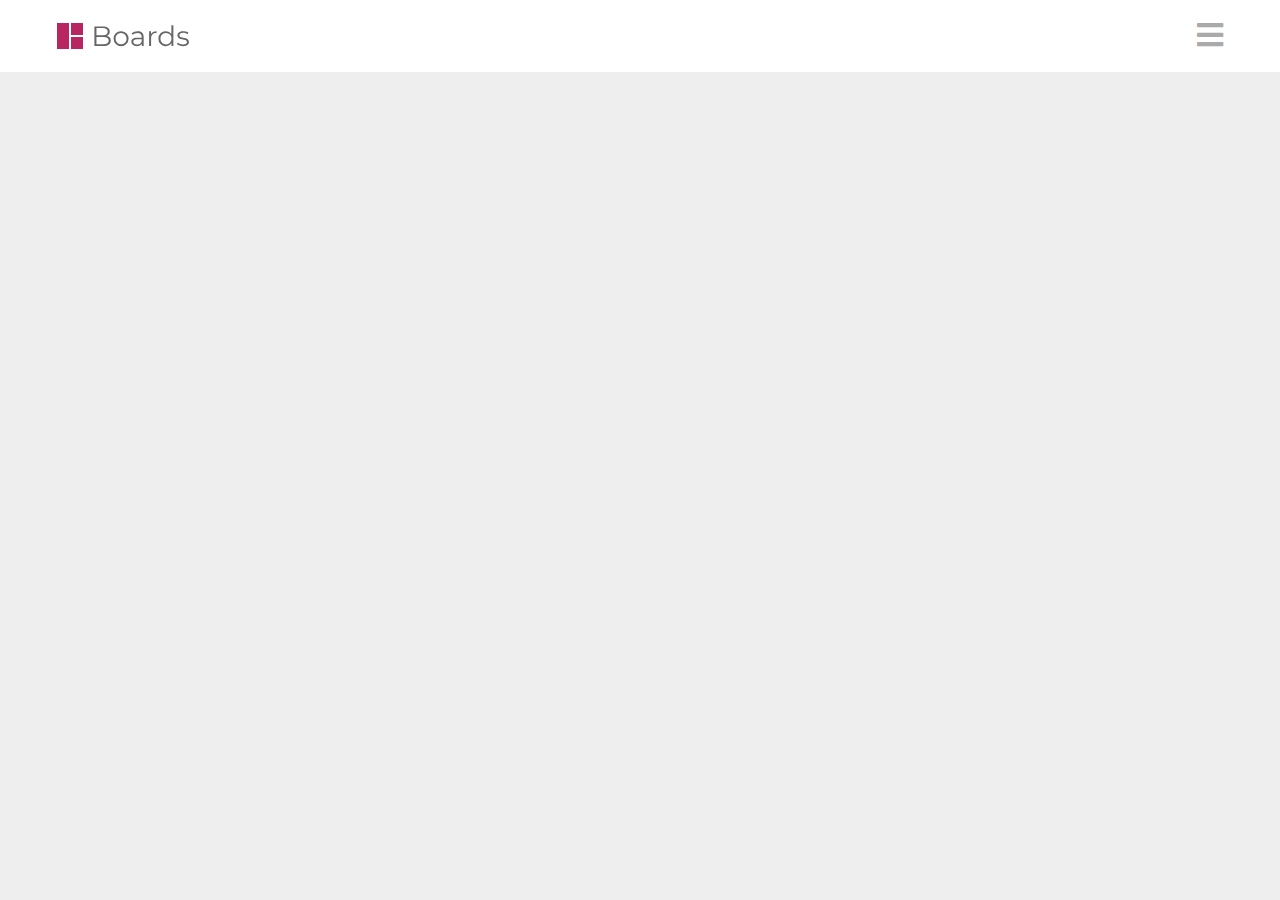
==== src/content.html @ d95bfafc "6-1.コンテンツページを作成する" ====
<!DOCTYPE html>
<html lang="ja">
<head>
  <meta charset="UTF-8">
  <meta name="viewport" content="width=device-width">
  <title>サービス案内 | Boards</title>

  <link rel="preconnect" href="https://fonts.googleapis.com">
  <link rel="preconnect" href="https://fonts.gstatic.com" crossorigin>
  <link href="https://fonts.googleapis.com/css2?family=Montserrat:wght@100..900&display=swap" rel="stylesheet">

  <link href="css/all.css" rel="stylesheet">

  <link href="style.css" rel="stylesheet">
</head>

<body>
  <header class="header">
    <div class="header-container w-container">
      <div class="site">
        <a href="index.html">
          <img src="img/logo.svg" alt="Boards" width="135" height="26">
        </a>
      </div>

      <button class="navbtn">
        <i class="fas fa-bars"></i>
        <span class="sr-only">MENU</span>
      </button>
    </div>
  </header>
</body>
</html>
---- src/style.css ----
@charset "UTF-8";

/* SNS X */
.fa-twitter:before {
  content: '𝕏' !important;
  font-family: sans-serif !important;
  font-weight: bold;
}

/* 基本 */
:root {
  --v-space: clamp(90px, 9vw, 120px);
}

body {
  margin: 0;
  background-color: #eeeeee;
  color: #222222;
  font-family: sans-serif;
}

h1, h2, h3, h4, h5, h6, p, figure, ul {
  margin: 0;
  padding: 0;
  list-style: none;
}

p {
  line-height: 1.8;
}

a {
  color: inherit;
  text-decoration: none;
}

a:hover {
  filter: brightness(90%) contrast(120%);
}

img {
  display: block;
  max-width: 100%;
  height: auto;
}

/* 横幅と左右の余白 */
.w-container {
  max-width: 1166px;
  margin: auto;
  padding-left: 15px;
  padding-right: 15px;
  position: relative;
}

/* ヘッダー */
.header {
  position: sticky;
  top: 0;
  z-index: 10;
  height: 72px;
  background-color: #ffffff;
}

.header-container {
  display: flex;
  justify-content: space-between;
  align-items: center;
  height: 100%;
}

/* ナビゲーションボタン */
.navbtn {
  padding: 0;
  outline: none;
  border: none;
  background: transparent;
  cursor: pointer;
  color: #aaaaaa;
  font-size: 30px;
}

/* ヒーロー */
.hero {
  height: 650px;
  background-image: url(img/hero.jpg);
  background-position: center;
  background-size: cover;
}

.hero-container {
  display: grid;
  justify-items: center;
  align-content: center;
  height: 100%;
}

.hero h1 {
  margin-bottom: 42px;
  font-family: "Montserrat", sans-serif;
  font-size: clamp(48px, 5vw, 68px);
  min-height: 0vw;
  font-weight: 400;
  line-height: 1.3;
  text-align: center;
}

.hero p {
  margin-bottom: 72px;
}

/* ボタン */
.btn {
  display: block;
  width: 260px;
  padding: 10px;
  box-sizing: border-box;
  border-radius: 4px;
  background-color: #e8b368;
  color: #ffffff;
  font-size: 18px;
  text-align: center;
  text-shadow: 0 0 6px #00000052;
}

/* 画像とテキスト */
.imgtext {
  padding: var(--v-space) 0;
  background-color: #ffffff;
}

.imgtext + .imgtext {
  padding-top: 0;
}

.imgtext-container {
  display: flex;
  flex-direction: column;
  gap: clamp(45px, 6vw, 80px);
}

@media (min-width: 768px) {
  .imgtext-container {
    flex-direction: row;
    align-items: center;
  }

  .imgtext-container.reverse {
    flex-direction: row-reverse;
  }

  .imgtext-container>.text {
    flex: 1;
    min-width: 17em;
  }

  .imgtext-container>.img {
    flex: 2;
  }
}

/* タイトルとサブタイトル（赤く短い線で装飾） */
.heading-decoration {
  font-size: clamp(30px, 3vw, 40px);
  min-height: 0vw;
  font-weight: 400;
}

.heading-decoration::after {
  display: block;
  content: '';
  width: 160px;
  height: 0px;
  border-top: solid 1px #b72661;
  margin-top: 0.6em;
}

.heading-decoration + p {
  margin-top: 1em;
  margin-bottom: 2em;
  color: #707070;
  font-family: "Montserrat", sans-serif;
  font-size: 18px;
}

/* 記事一覧 */
.posts {
  padding: var(--v-space) 0;
  background-color: #f3f1ed;
}

.posts-container {
  display: grid;
  grid-template-columns: repeat(2, 1fr);
  gap: 32px 25px;
}

@media (min-width: 768px) {
  .posts-container {
    grid-template-columns: repeat(3, 1fr);
  }
}

/* 記事一覧の記事 */
.post a {
  display: block;
}

.post h3 {
  margin: 1em 0 0.5em;
  font-size: clamp(12px, 2vx, 20px);
  min-height: 0vw;
}

.post p {
  max-width: 20em;
  font-size: clamp(10px, 1.6vw, 14px);
  min-height: 0vw;
}

.post img {
  aspect-ratio: 3 / 2;
  object-fit: cover;
  width: 100%;
}

@supports not (aspect-ratio: 3 / 2) {
  .post img {
    height: 180px;
  }
}

/* パーツの見出し */
.heading {
  position: absolute;
  top: calc((var(--v-space) + 0.6em) * -1);
  font-family: "Montserrat", sans-serif;
  font-size: clamp(40px, 5.2vw, 70px);
  min-height: 0vw;
  font-weight: 300;
}

.heading span {
  display: block;
  color: #666666;
  font-size: 18px;
}

/* フッター */
.footer {
  padding: 70px 0;
  background-color: #ffffff;
  color: #707070;
  font-size: 13px;
}

.footer-container {
  display: grid;
  gap: 50px;
  justify-items: center;
}

@media (min-width: 768px) {
  .footer-container {
    grid-template-columns: auto auto;
    grid-template-rows: auto auto auto;
    gap: 20px;
  }

  .footer-container > .footer-site {
    margin-bottom: 20px;
  }

  .footer-container > *:not(.footer-sns) {
    justify-self: start;
  }

  .footer-container > .footer-sns {
    grid-column: 2 / 3;
    grid-row: 1 / 4;
    justify-self: end;
    align-self: center;
  }
}

/* フッター：SNSメニュー */
.footer-sns {
  display: flex;
  gap: 24px;
  font-size: 24px;
}

.footer-sns a {
  display: grid;
  place-items: center;
  width: 36px;
  aspect-ratio: 1 / 1;
  background-color: #cccccc;
  color: #ffffff;
  clip-path: circle(50%);
}

@supports not (aspect-ratio: 1 / 1) {
  .footer-sns a {
    height: 36px;
  }
}

/* フッター：テキストメニュー */
.footer-menu {
  display: flex;
  flex-wrap: wrap;
  justify-content: center;
  gap: 20px;
}
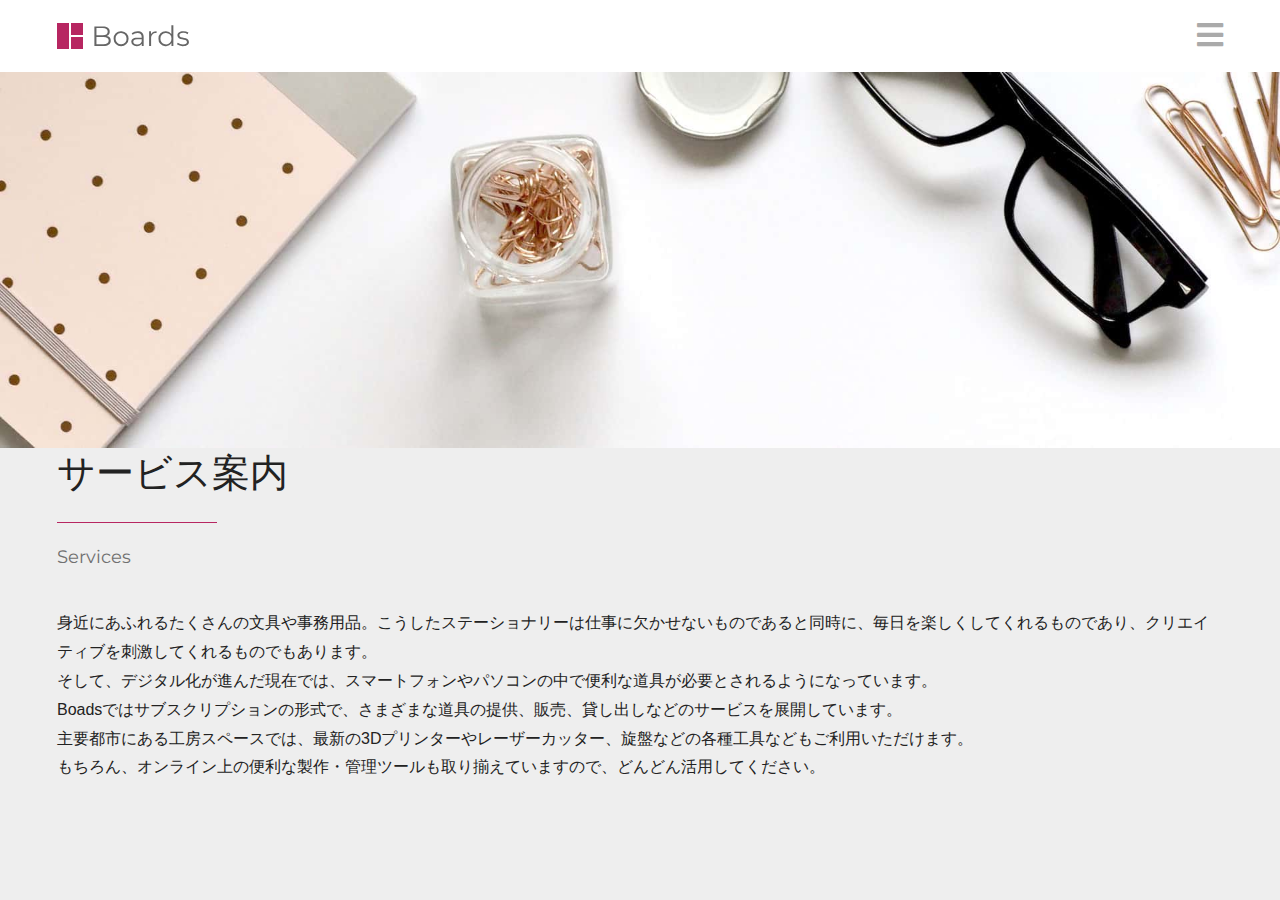
==== commit 650df3e0: "6-2.記事をマークアップする" ====
--- a/src/content.html
+++ b/src/content.html
@@ -29,5 +29,24 @@
       </button>
     </div>
   </header>
+
+  <article class="entry">
+    <figure class="entry-img">
+      <img src="img/service.jpg" alt="" width="1600" height="470">
+    </figure>
+
+    <div class="w-container">
+      <h1 class="heading-decoration">サービス案内</h1>
+      <p>Services</p>
+
+      <div class="entry-container">
+        <p>身近にあふれるたくさんの文具や事務用品。こうしたステーショナリーは仕事に欠かせないものであると同時に、毎日を楽しくしてくれるものであり、クリエイティブを刺激してくれるものでもあります。</p>
+        <p>そして、デジタル化が進んだ現在では、スマートフォンやパソコンの中で便利な道具が必要とされるようになっています。</p>
+        <p>Boadsではサブスクリプションの形式で、さまざまな道具の提供、販売、貸し出しなどのサービスを展開しています。</p>
+        <p>主要都市にある工房スペースでは、最新の3Dプリンターやレーザーカッター、旋盤などの各種工具などもご利用いただけます。</p>
+        <p>もちろん、オンライン上の便利な製作・管理ツールも取り揃えていますので、どんどん活用してください。</p>
+      </div>
+    </div>
+  </article>
 </body>
 </html>
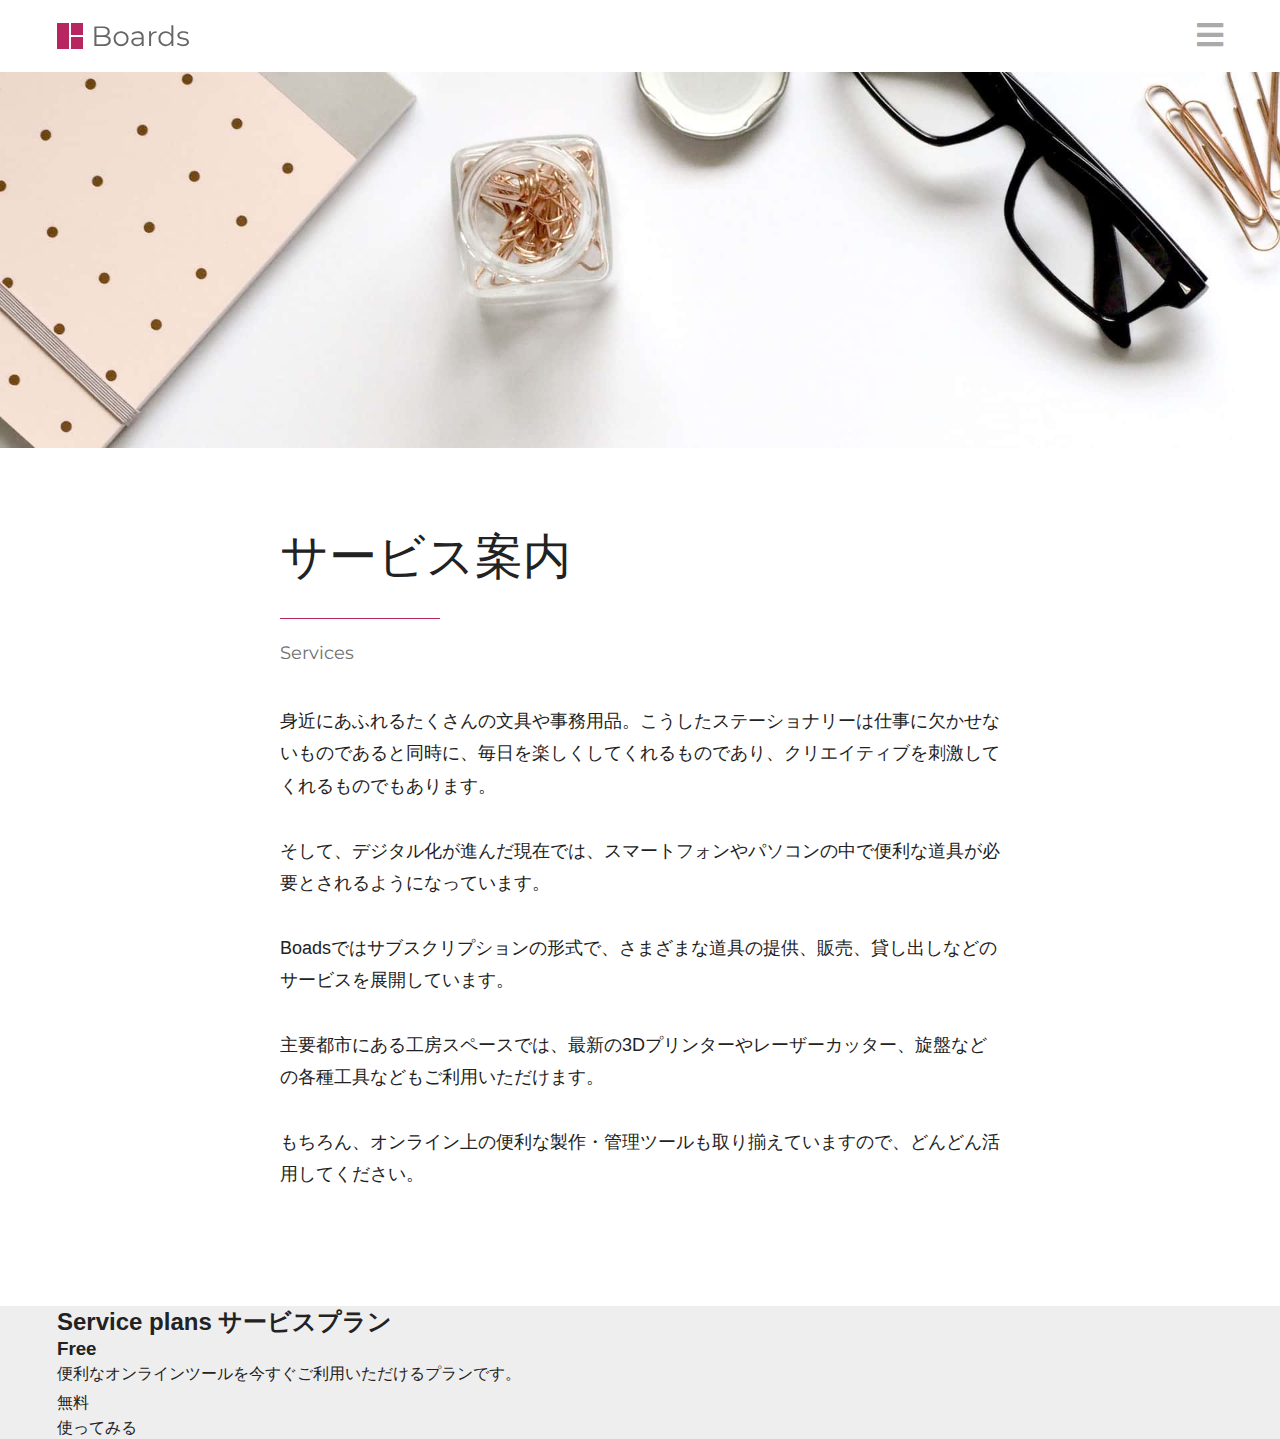
==== commit fb7c29d5: "7-1.プランをマークアップする" ====
--- a/src/content.html
+++ b/src/content.html
@@ -48,5 +48,23 @@
       </div>
     </div>
   </article>
+
+  <section class="plans">
+    <div class="w-container">
+      <h2>
+        Service plans
+        <span>サービスプラン</span>
+      </h2>
+
+      <div class="plans-container">
+        <div class="plan">
+          <h3>Free</h3>
+          <p class="desc">便利なオンラインツールを今すぐご利用いただけるプランです。</p>
+          <p class="price">無料</p>
+          <a href="#">使ってみる</a>
+        </div>
+      </div>
+    </div>
+  </section>
 </body>
 </html>
--- a/src/style.css
+++ b/src/style.css
@@ -313,3 +313,47 @@
   justify-content: center;
   gap: 20px;
 }
+
+/* 記事 */
+.entry {
+  padding-bottom: var(--v-space);
+  background-color: #ffffff;
+}
+
+.entry-img img {
+  width: 100%;
+  max-height: 400px;
+  object-fit: cover;
+  margin-bottom: calc(var(--v-space) * 2 / 3);
+}
+
+.entry .w-container {
+  max-width: 720px;
+}
+
+.entry .heading-decoration {
+  font-size: clamp(30px, 6.25vw, 48px);
+}
+
+.entry-container {
+  font-size: clamp(16px, 2.4vw, 18px);
+}
+
+.entry-container :where(h1, h2, h3, h4, h5, h6, p, figure, ul) {
+  margin-top: revert;
+  margin-bottom: revert;
+  padding: revert;
+  list-style: revert;
+}
+
+.entry-container p {
+  margin: 1.8em 0;
+}
+
+.entry-container > :first-child {
+  margin-top: 0;
+}
+
+.entry-container > :last-child {
+  margin-bottom: 0;
+}
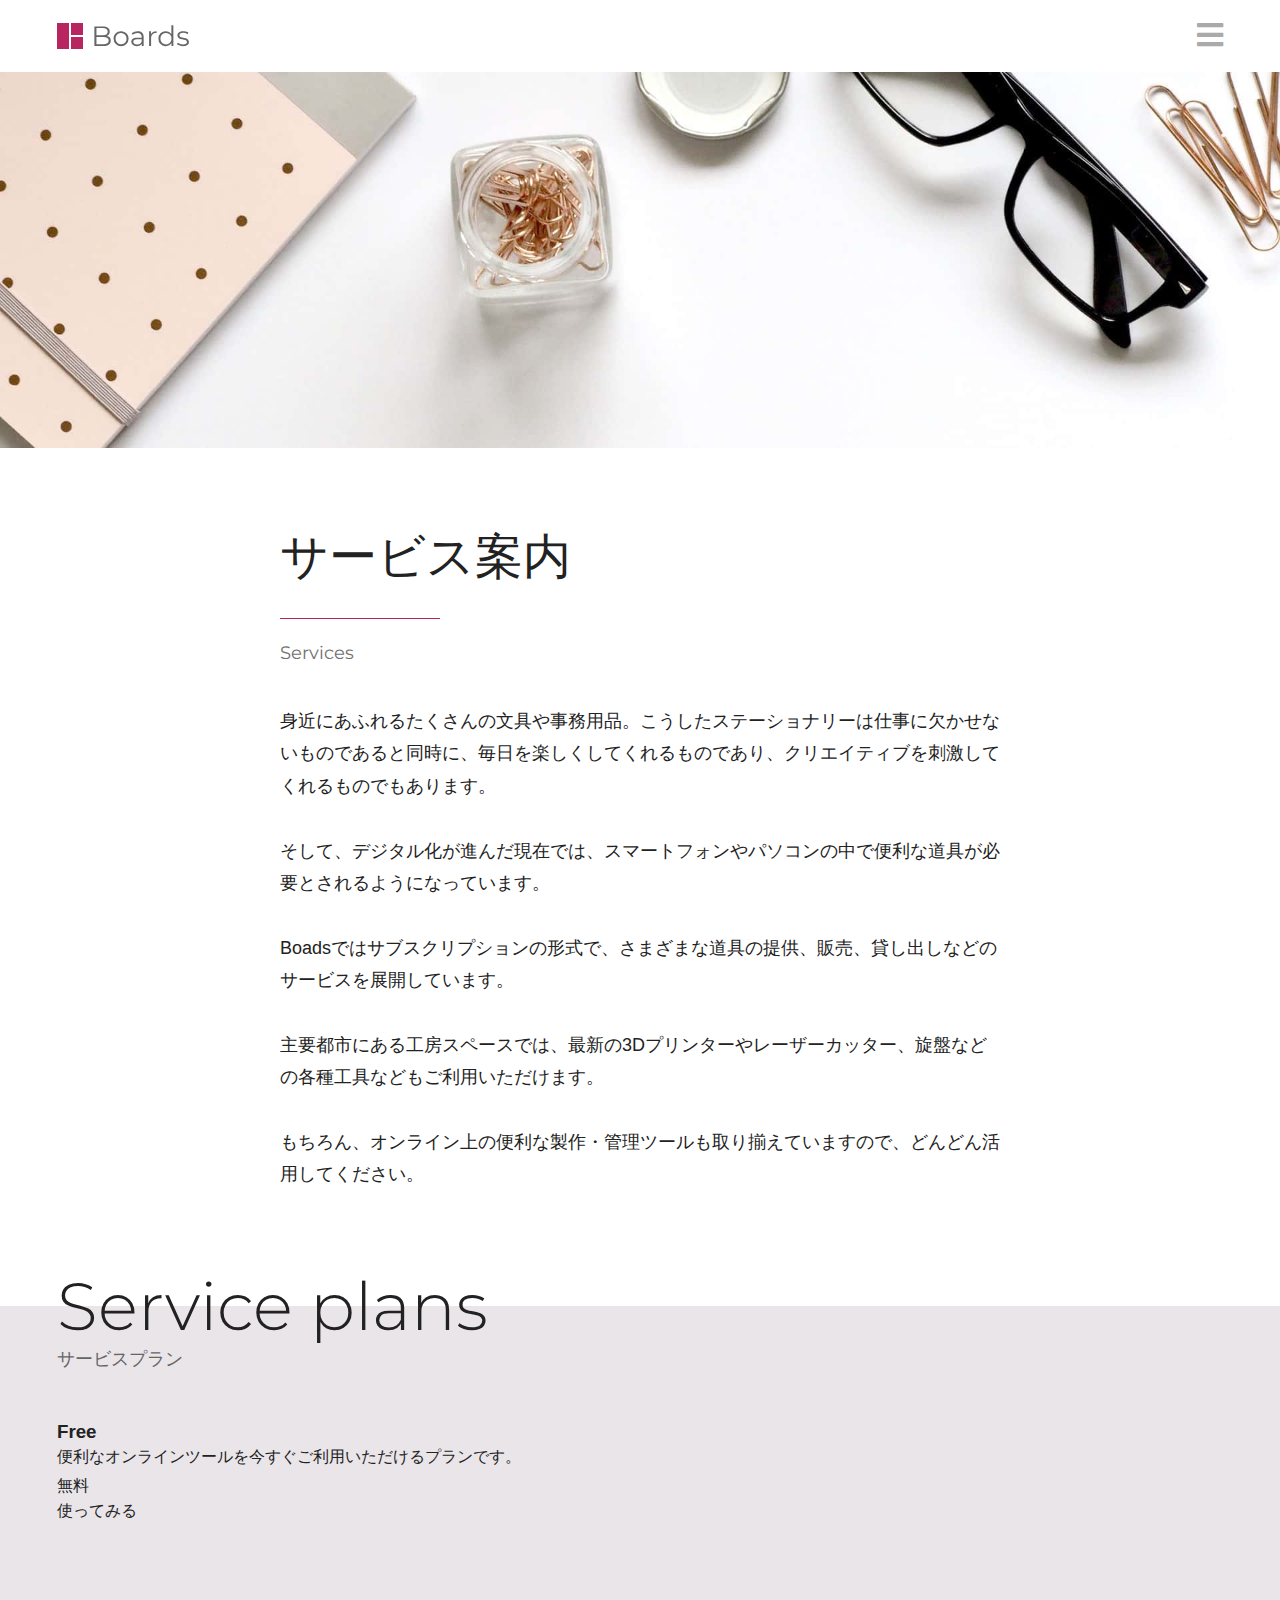
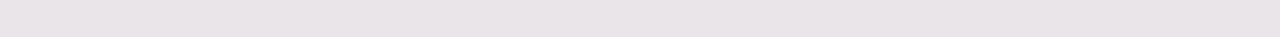
==== commit b300428b: "7-2.パーツの基本的な表示を整える" ====
--- a/src/content.html
+++ b/src/content.html
@@ -51,7 +51,7 @@
 
   <section class="plans">
     <div class="w-container">
-      <h2>
+      <h2 class="heading">
         Service plans
         <span>サービスプラン</span>
       </h2>
--- a/src/style.css
+++ b/src/style.css
@@ -357,3 +357,9 @@
 .entry-container > :last-child {
   margin-bottom: 0;
 }
+
+/* プラン */
+.plans {
+  padding: var(--v-space) 0;
+  background-color: #e9e5e9;
+}
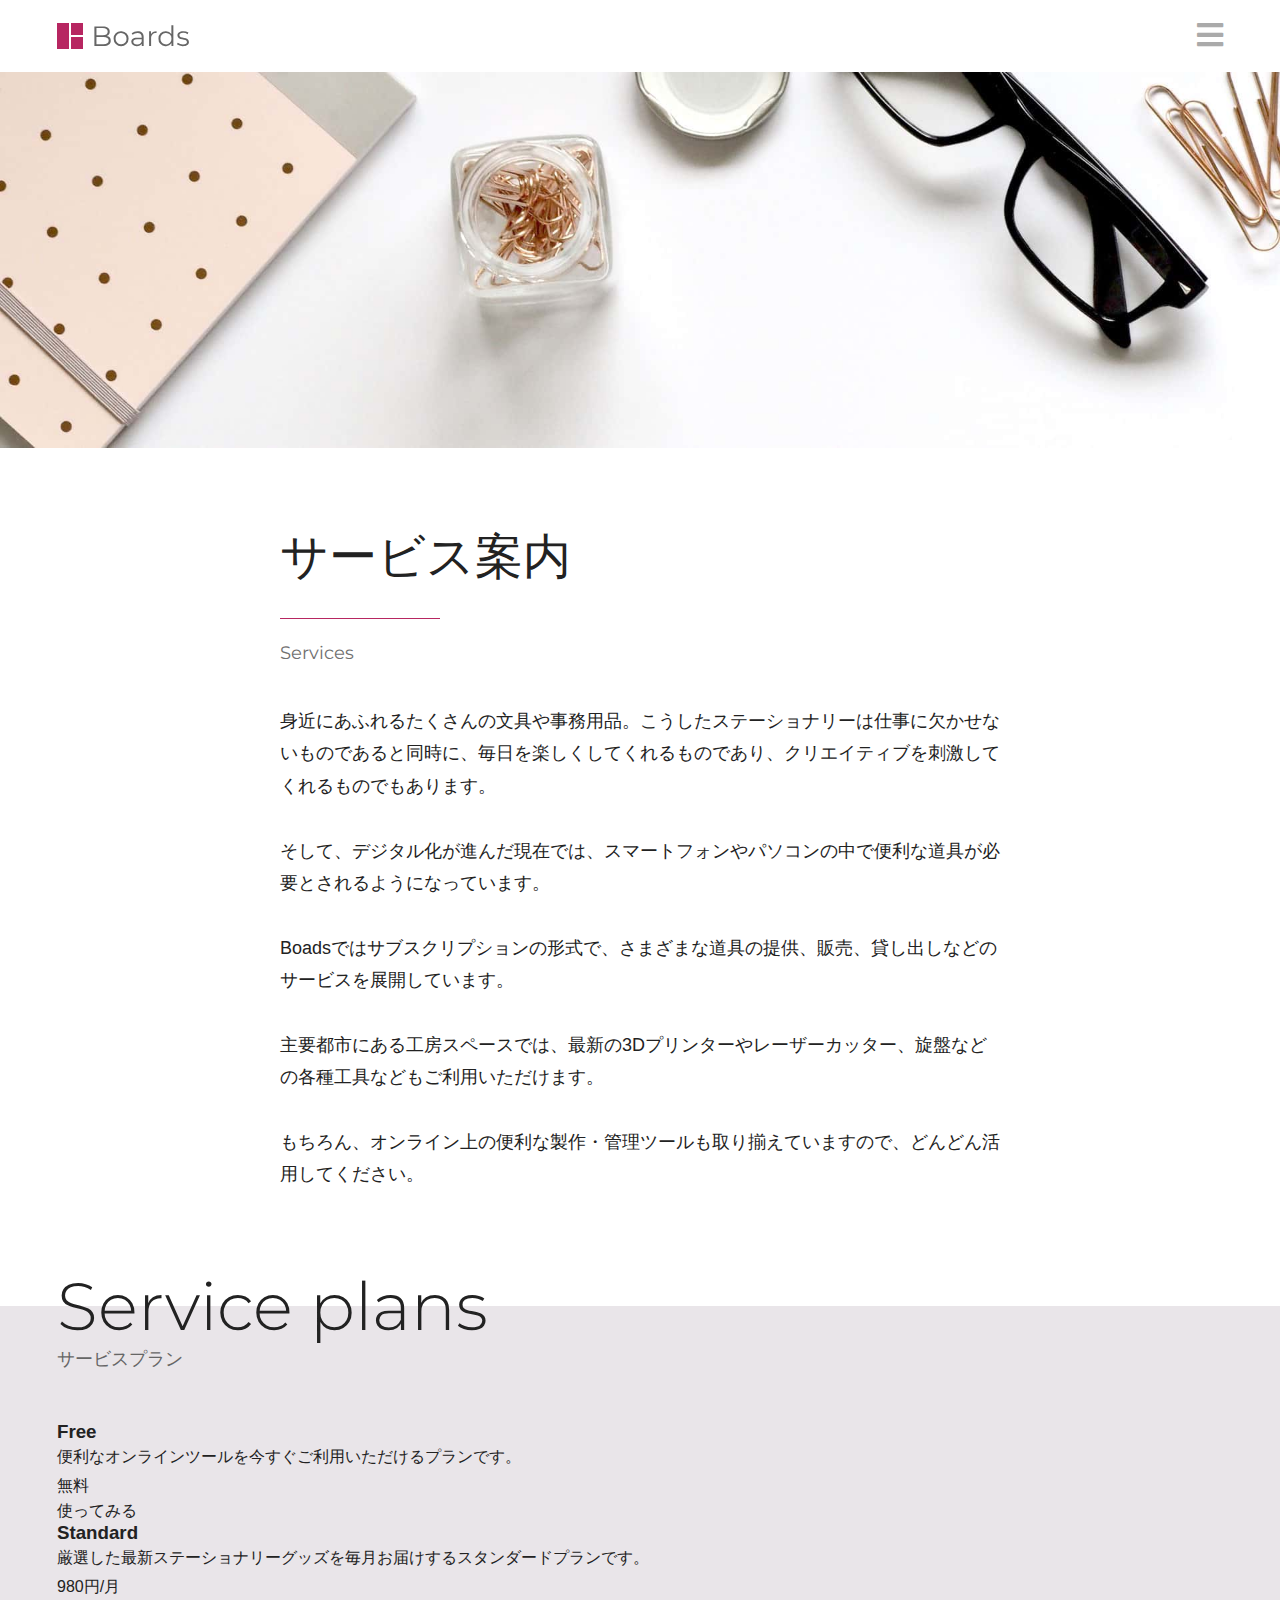
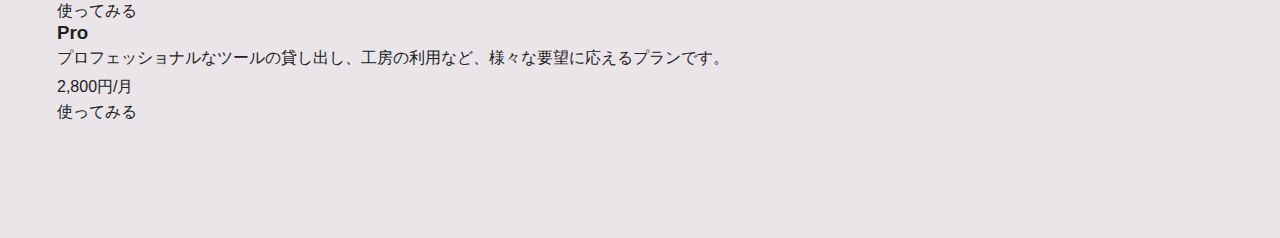
==== commit d39cf9fe: "7-3.プランを追加する" ====
--- a/src/content.html
+++ b/src/content.html
@@ -63,6 +63,20 @@
           <p class="price">無料</p>
           <a href="#">使ってみる</a>
         </div>
+
+        <div class="plan">
+          <h3>Standard</h3>
+          <p class="desc">厳選した最新ステーショナリーグッズを毎月お届けするスタンダードプランです。</p>
+          <p class="price">980円/月</p>
+          <a href="#">使ってみる</a>
+        </div>
+
+        <div class="plan">
+          <h3>Pro</h3>
+          <p class="desc">プロフェッショナルなツールの貸し出し、工房の利用など、様々な要望に応えるプランです。</p>
+          <p class="price">2,800円/月</p>
+          <a href="#">使ってみる</a>
+        </div>
       </div>
     </div>
   </section>
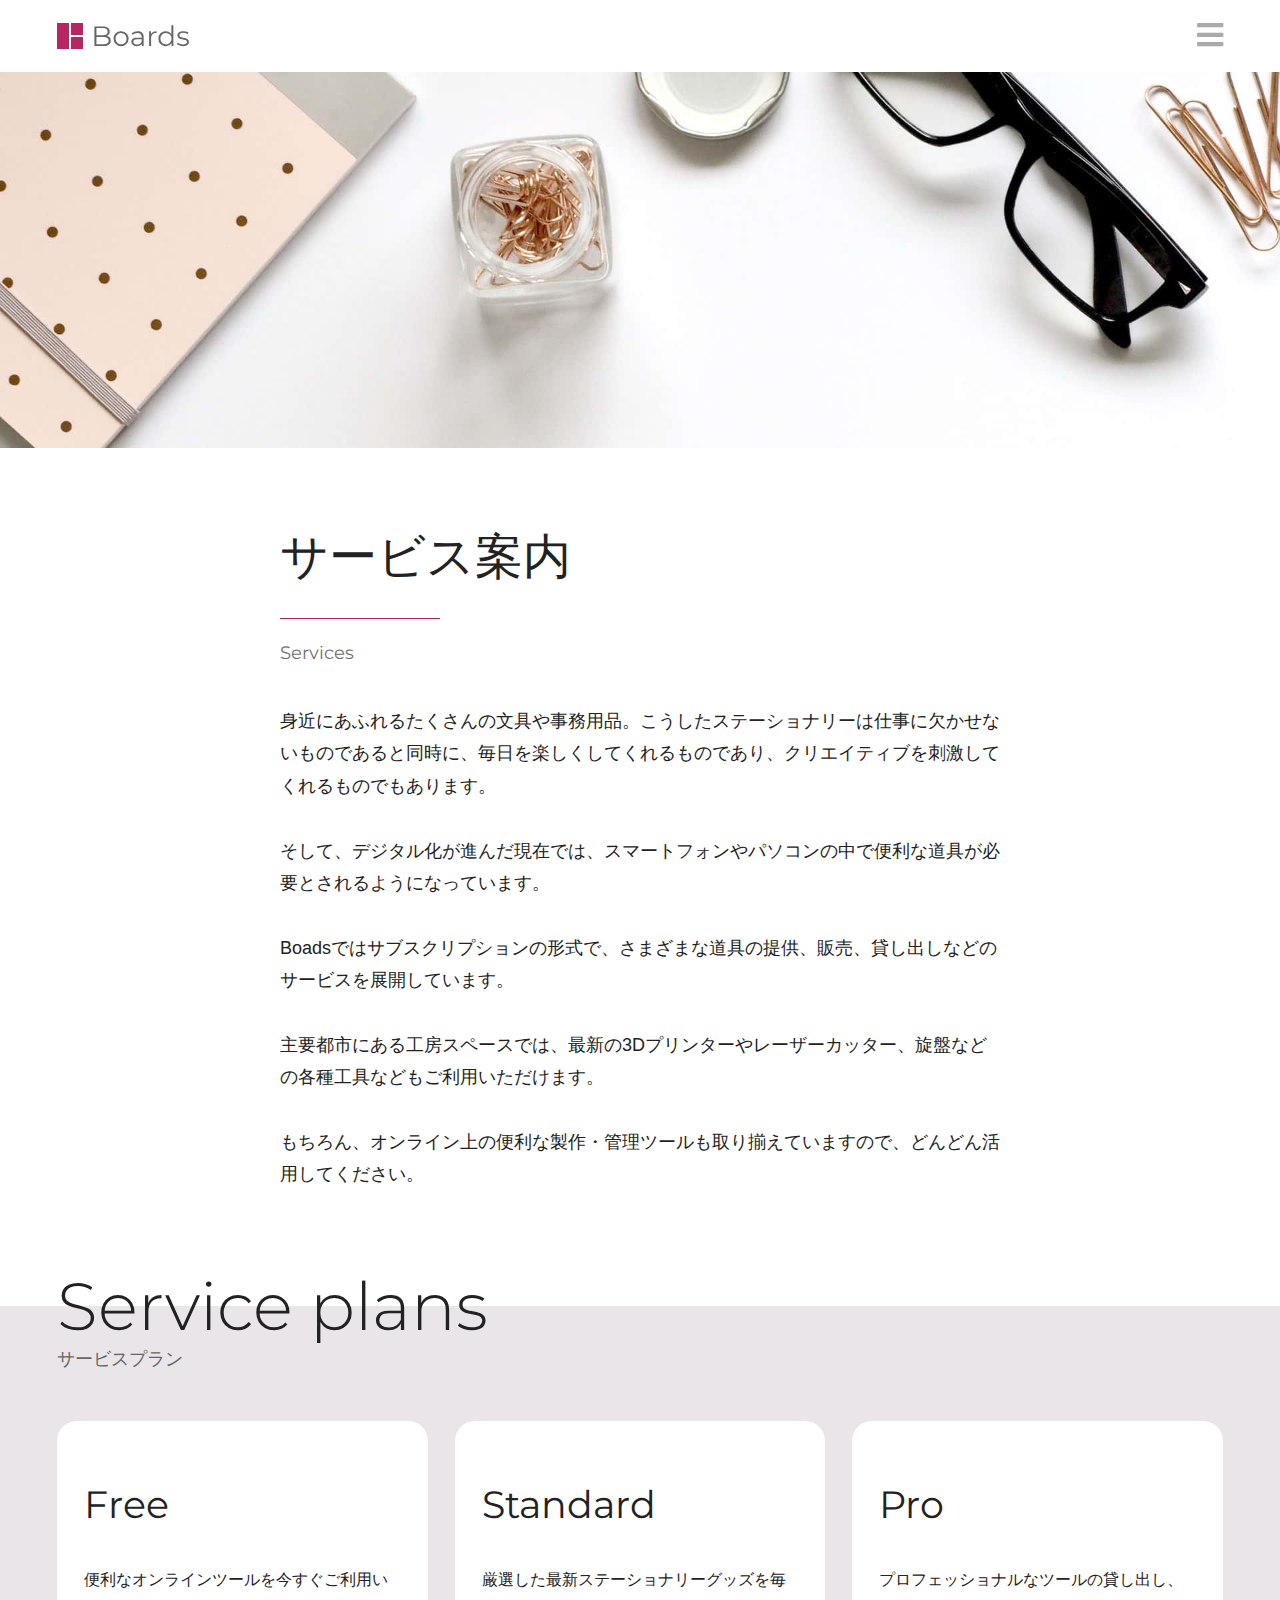
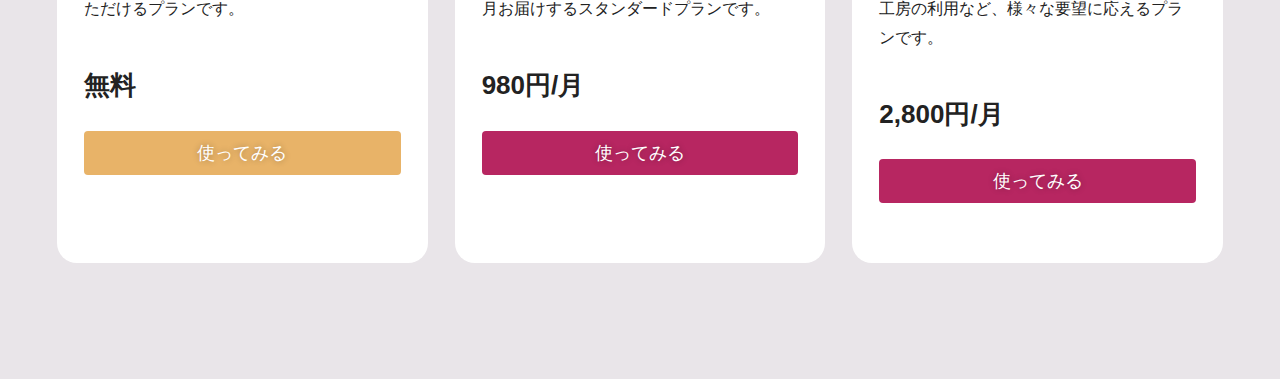
==== commit 5fb9d211: "7-6.カード内のボタンの表示を整える" ====
--- a/src/content.html
+++ b/src/content.html
@@ -61,21 +61,21 @@
           <h3>Free</h3>
           <p class="desc">便利なオンラインツールを今すぐご利用いただけるプランです。</p>
           <p class="price">無料</p>
-          <a href="#">使ってみる</a>
+          <a href="#" class="btn">使ってみる</a>
         </div>
 
         <div class="plan">
           <h3>Standard</h3>
           <p class="desc">厳選した最新ステーショナリーグッズを毎月お届けするスタンダードプランです。</p>
           <p class="price">980円/月</p>
-          <a href="#">使ってみる</a>
+          <a href="#" class="btn btn-accent">使ってみる</a>
         </div>
 
         <div class="plan">
           <h3>Pro</h3>
           <p class="desc">プロフェッショナルなツールの貸し出し、工房の利用など、様々な要望に応えるプランです。</p>
           <p class="price">2,800円/月</p>
-          <a href="#">使ってみる</a>
+          <a href="#" class="btn btn-accent">使ってみる</a>
         </div>
       </div>
     </div>
--- a/src/style.css
+++ b/src/style.css
@@ -123,6 +123,10 @@
   text-shadow: 0 0 6px #00000052;
 }
 
+.btn-accent {
+  background-color: #b72661;
+}
+
 /* 画像とテキスト */
 .imgtext {
   padding: var(--v-space) 0;
@@ -363,3 +367,42 @@
   padding: var(--v-space) 0;
   background-color: #e9e5e9;
 }
+
+.plans-container {
+  display: grid;
+  gap: 27px;
+}
+
+@media (min-width: 768px) {
+  .plans-container {
+    grid-template-columns: repeat(3, 1fr);
+  }
+}
+
+/* プラン：カード */
+.plan {
+  padding: 60px 27px;
+  border-radius: 20px;
+  background-color: #ffffff;
+}
+
+.plan h3 {
+  margin-bottom: 38px;
+  font-family: "Montserrat",sans-serif;
+  font-size: 38px;
+  font-weight: 400;
+}
+
+.plan .desc {
+  margin-bottom: 38px;
+}
+
+.plan .price {
+  margin-bottom: 22px;
+  font-size: 26px;
+  font-weight: bold;
+}
+
+.plan .btn {
+  width: auto;
+}
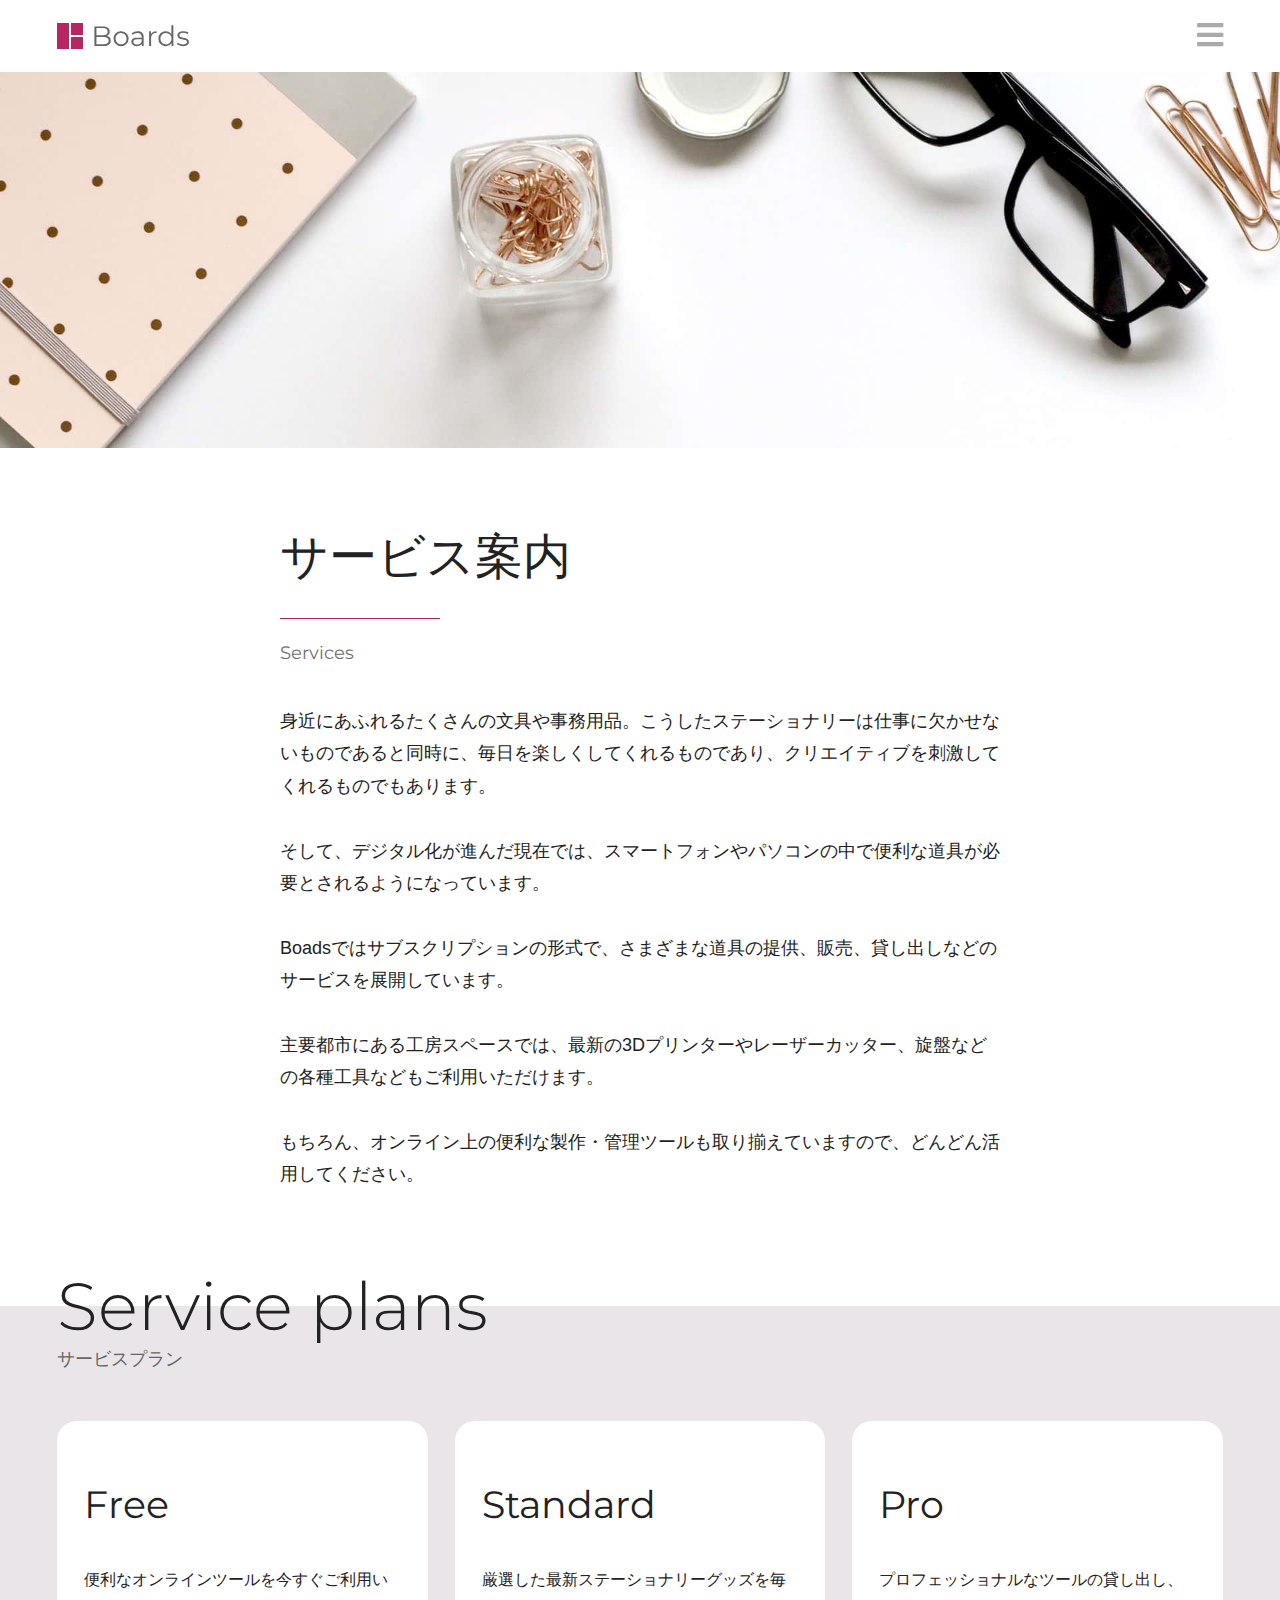
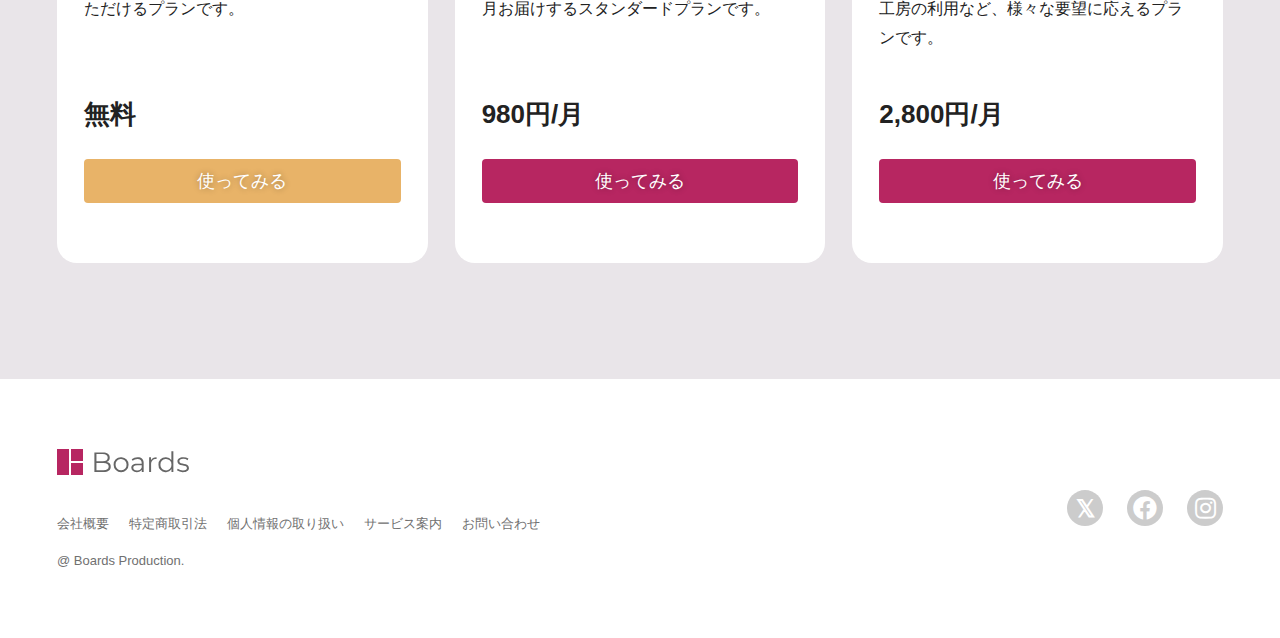
==== commit 77c2c12f: "7-8.フッターを追加する" ====
--- a/src/content.html
+++ b/src/content.html
@@ -80,5 +80,48 @@
       </div>
     </div>
   </section>
+
+  <footer class="footer">
+    <div class="footer-container w-container">
+      <div class="footer-site">
+        <a href="index.html">
+          <img src="img/logo.svg" alt="Boards" width="135" height="26">
+        </a>
+      </div>
+
+      <ul class="footer-sns">
+        <li>
+          <a href="#">
+            <i class="fab fa-twitter"></i>
+            <span class="sr-only">X</span>
+          </a>
+        </li>
+        <li>
+          <a href="#">
+            <i class="fab fa-facebook"></i>
+            <span class="sr-only">Facebook</span>
+          </a>
+        </li>
+        <li>
+          <a href="#">
+            <i class="fab fa-instagram"></i>
+            <span class="sr-only">Instagram</span>
+          </a>
+        </li>
+      </ul>
+
+      <ul class="footer-menu">
+        <li><a href="#">会社概要</a></li>
+        <li><a href="#">特定商取引法</a></li>
+        <li><a href="#">個人情報の取り扱い</a></li>
+        <li><a href="content.html">サービス案内</a></li>
+        <li><a href="#">お問い合わせ</a></li>
+      </ul>
+
+      <div class="footer-copy">
+        @ Boards Production.
+      </div>
+    </div>
+  </footer>
 </body>
 </html>
--- a/src/style.css
+++ b/src/style.css
@@ -381,6 +381,8 @@
 
 /* プラン：カード */
 .plan {
+  display: flex;
+  flex-direction: column;
   padding: 60px 27px;
   border-radius: 20px;
   background-color: #ffffff;
@@ -398,6 +400,7 @@
 }
 
 .plan .price {
+  margin-top: auto;
   margin-bottom: 22px;
   font-size: 26px;
   font-weight: bold;
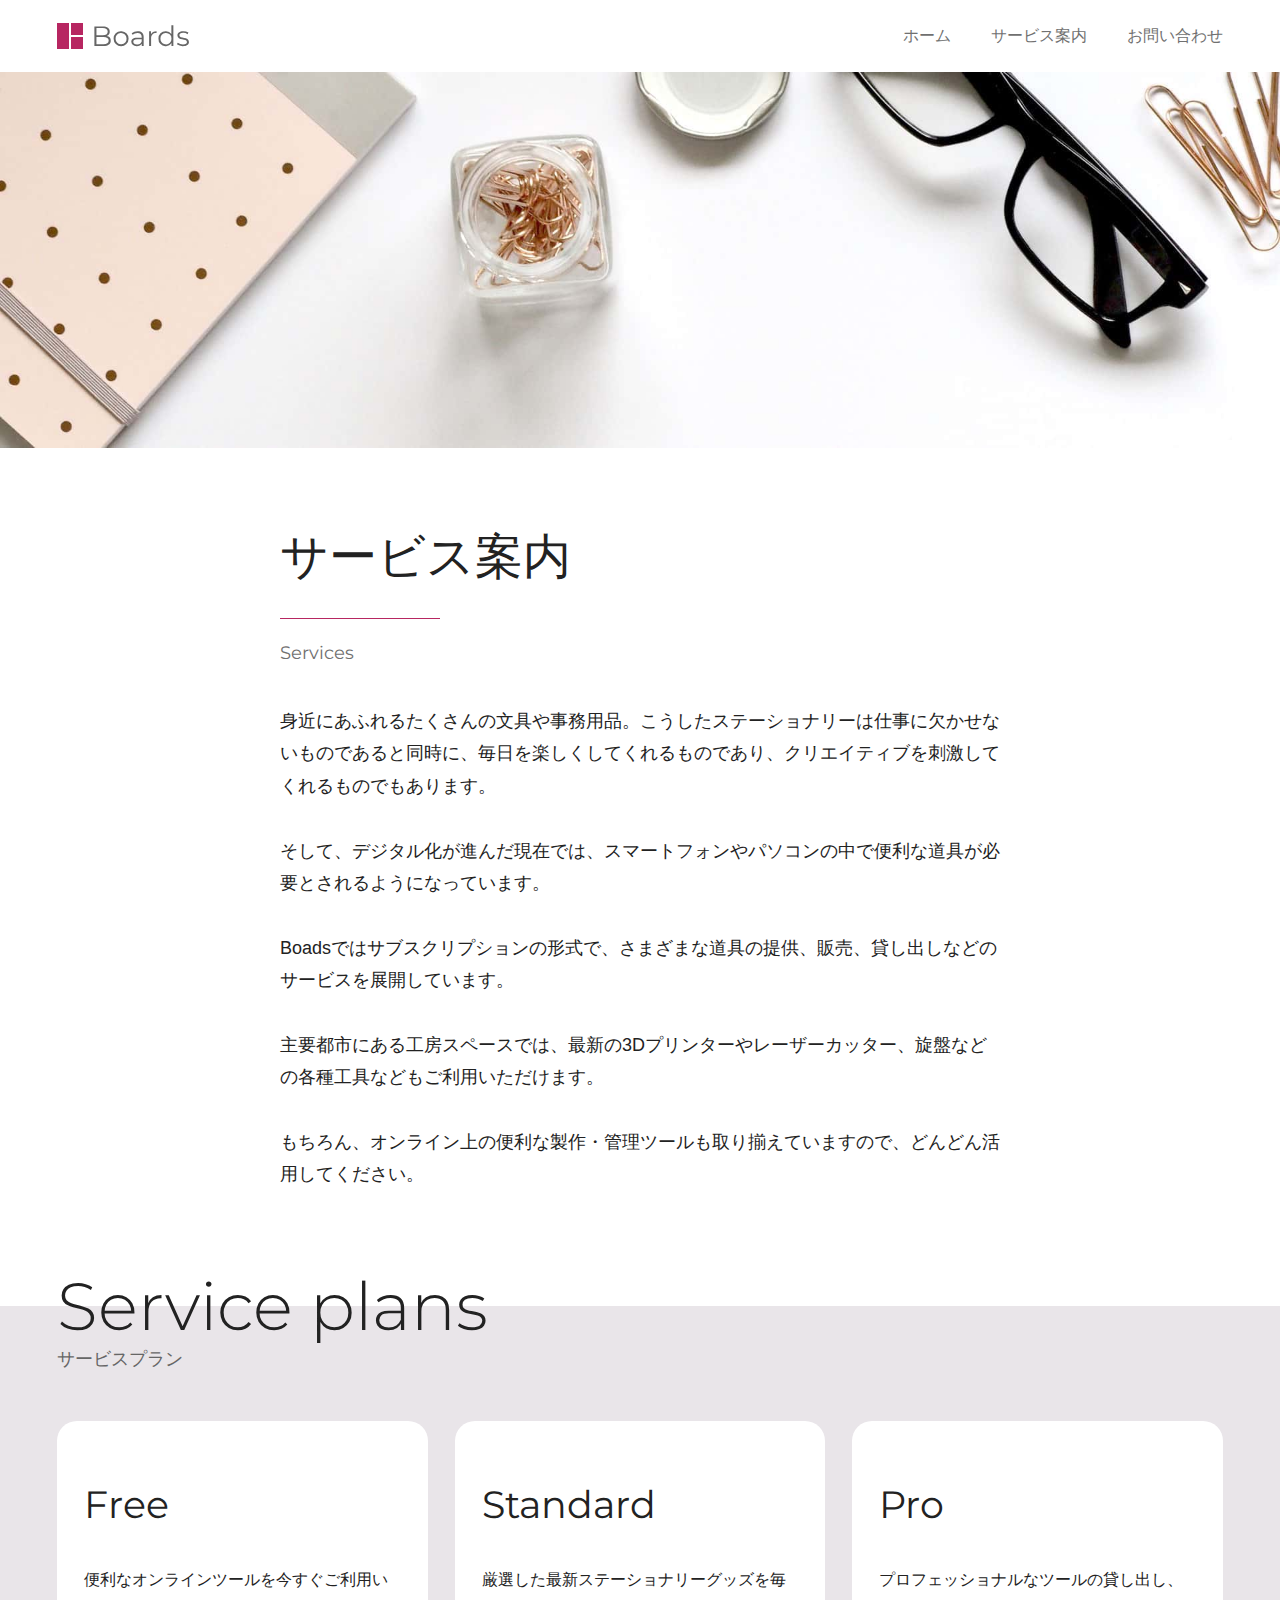
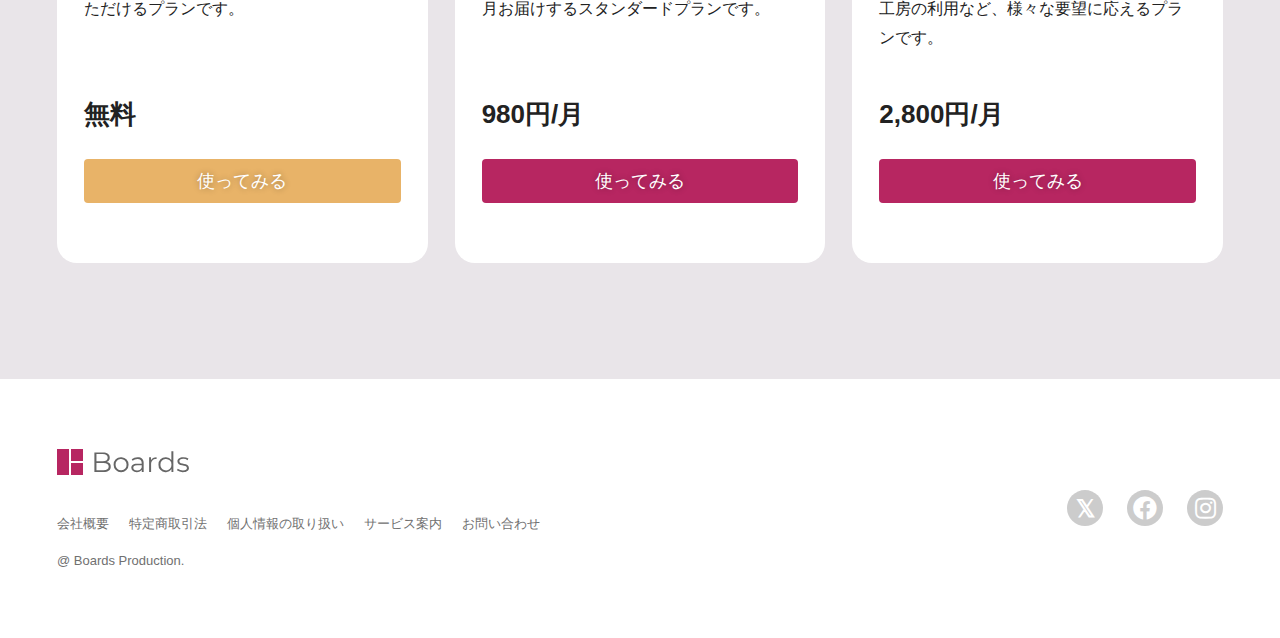
==== commit b9986506: "8-6.コンテンツページのメニューを設定する" ====
--- a/src/content.html
+++ b/src/content.html
@@ -23,10 +23,19 @@
         </a>
       </div>
 
-      <button class="navbtn">
-        <i class="fas fa-bars"></i>
+      <button class="navbtn" onclick="document.querySelector('html').classList.toggle('open')">
+        <i class="fa fa-bars"></i>
+        <i class="fa fa-times"></i>
         <span class="sr-only">MENU</span>
       </button>
+
+      <nav class="nav">
+        <ul>
+          <li><a href="index.html">ホーム</a></li>
+          <li><a href="content.html">サービス案内</a></li>
+          <li><a href="#">お問い合わせ</a></li>
+        </ul>
+      </nav>
     </div>
   </header>
 
--- a/src/style.css
+++ b/src/style.css
@@ -79,6 +79,71 @@
   color: #aaaaaa;
   font-size: 30px;
 }
+
+.open .navbtn {
+  z-index: 110;
+  color: #ffffff;
+}
+
+.navbtn .fa-bars {
+  display: revert;
+}
+
+.open .navbtn .fa-bars {
+  display: none;
+}
+
+.navbtn .fa-times {
+  display: none;
+}
+
+.open .navbtn .fa-times {
+  display: revert;
+}
+
+/* ナビゲーションメニュー：PC */
+@media (min-width: 768px) {
+  .navbtn {
+    display: none;
+  }
+
+  .nav ul {
+    display: flex;
+    gap: 40px;
+    color: #707070;
+  }
+}
+
+/* ナビゲーションメニュー：モバイル */
+@media (max-width: 767px) {
+  .nav {
+    position: fixed;
+    inset: 0 -100% 0 100%;
+    z-index: 100;
+    background-color: #4e483ae6;
+    transition: transform 0.5s;
+  }
+
+  .open .nav {
+    transform: translate(-100%, 0);
+  }
+
+  .open body {
+    position: fixed;
+    overflow: hidden;
+  }
+
+  .nav ul {
+    display: flex;
+    flex-direction: column;
+    justify-content: center;
+    align-items: center;
+    height: 100%;
+    gap: 40px;
+    color: #ffffff;
+  }
+}
+
 
 /* ヒーロー */
 .hero {
